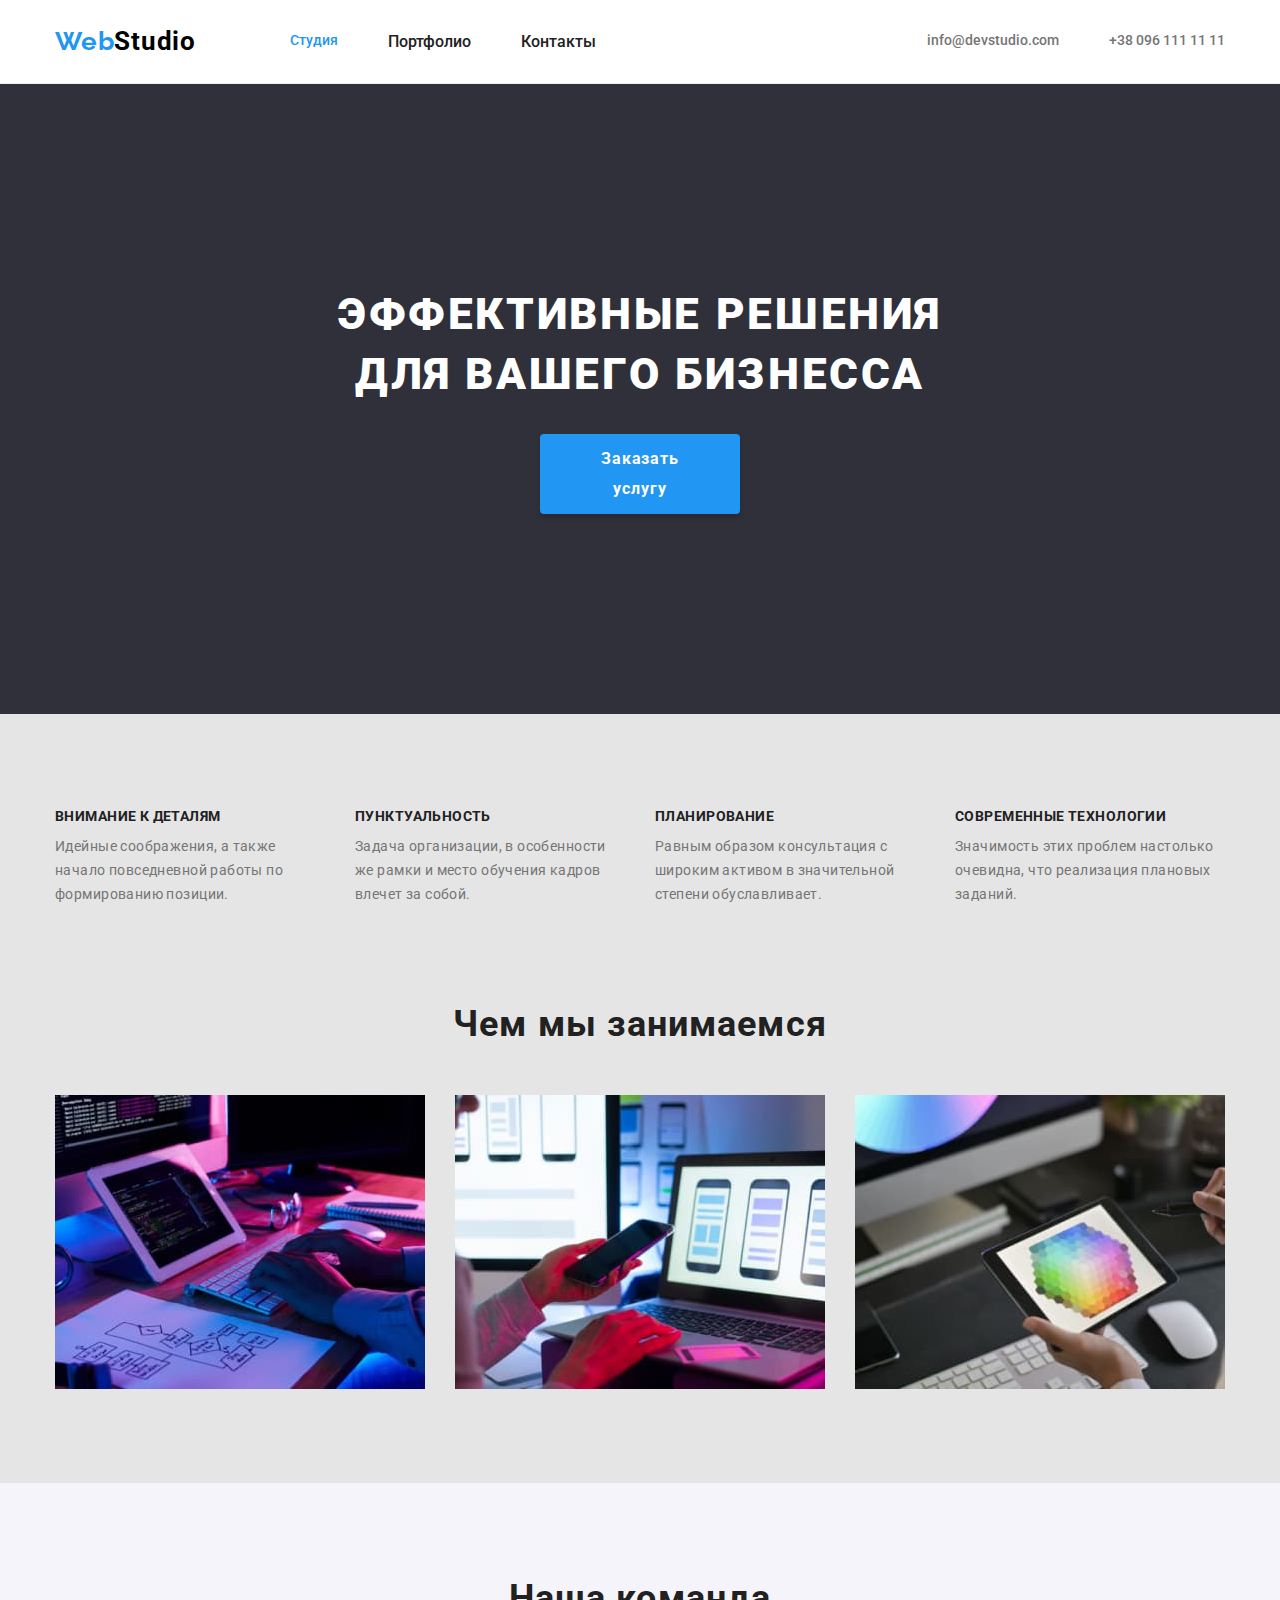
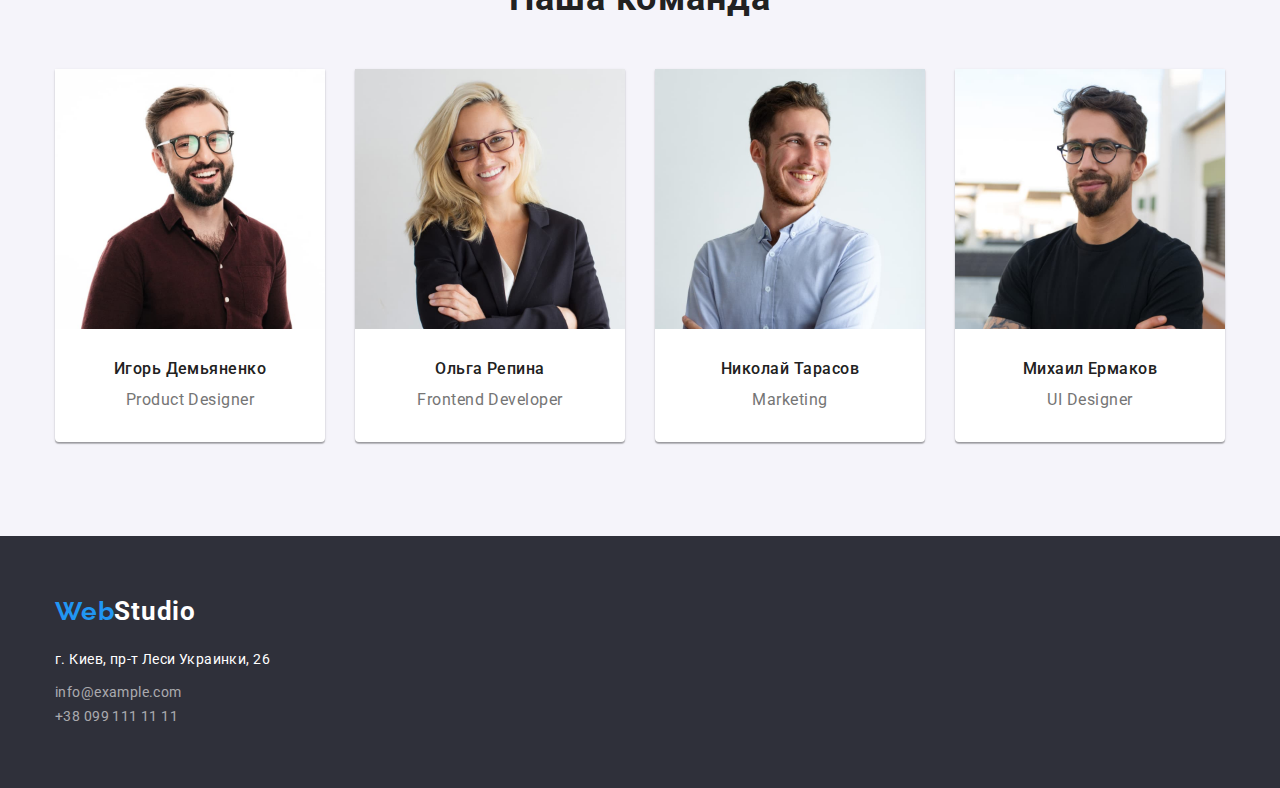
==== index.html @ 7469974f "added files" ====
<!DOCTYPE html>
<html lang="ru">

<head>
    <meta charset="UTF-8">
    <meta name="viewport" content="width=device-width, initial-scale=1.0">
    <link rel="preconnect" href="https://fonts.gstatic.com">
    <link href="https://fonts.googleapis.com/css2?family=Roboto&display=swap" rel="stylesheet">
    <link rel="preconnect" href="https://fonts.gstatic.com">
    <link href="https://fonts.googleapis.com/css2?family=Oleo+Script&family=Raleway:wght@700&display=swap" rel="stylesheet">
    <link rel="stylesheet" href="https://cdnjs.cloudflare.com/ajax/libs/modern-normalize/1.0.0/modern-normalize.min.css" integrity="sha512-ISS7cAi1PEhQ8jnbJpJZMd29NlhNj4AWYyLOSp2CE/CsHxTCu+r+t0D2yoJudVrd0/8fTVPUVDzY5Tvli75u/g==" crossorigin="anonymous" />
    <link rel="stylesheet" href="./css/styles.css">
    <title>WebStudio</title>
</head>

<body>


    <!-- HEADER-->
    
    <header>
        <div class="container header-conteiner">
            
            <nav class="head-navigation">
                <a href="./index.html" class="logotype">Web<span>Studio</span></a>
                <ul class="main-navigation">

                    <li>
                        <a href="./index.html" id="webstudio" class="current" >Студия</a>
                    </li>

                    <li>
                        <a href="./portfolio.html" id="portfolio"   target="_blank">Портфолио</a>
                    </li>

                    <li>
                        <a href="#">Контакты</a>
                    </li>

                </ul>

            </nav>

            <ul class="main-contacts">
                <li>
                    <a href="mailto:info@devstudio.com">info@devstudio.com</a>
                </li>

                <li>
                    <a href="tel:+380961111111">+38 096 111 11 11</a>
                </li>

            </ul>

        </div>
    </header>

    <!-- MAIN PART-->
    
    <main>

        <section class="head">
            <div class="container">
                <h1 class="title-head">Эффективные решения для вашего бизнесса</h1>
                <a href="#" class="link-head">Заказать услугу</a>
            </div>
        </section>

        <section class="main-information">
            <div class="container">
            <h2 class="visually-hidden">Наши преимущества</h2>
                <ul class="information">
                    <li>
                        <h3>Внимание к деталям</h3>
                        <p>Идейные соображения, а также начало повседневной работы по   формированию позиции.</p>
                    </li>
                    <li>
                        <h3>Пунктуальность</h3>
                        <p>Задача организации, в особенности же рамки и место обучения  кадров влечет за собой.</p>
                    </li>
                    <li>
                        <h3>Планирование</h3>
                        <p>Равным образом консультация с широким активом в значительной     степени обуславливает.</p>
                    </li>
                    <li>
                        <h3>Современные технологии</h3>
                        <p>Значимость этих проблем настолько очевидна, что реализация   плановых заданий.</p>
                    </li>
                </ul>
            </div>
        </section>

        <section class="activity">
            <div class="container">

                <h2 class="title-container">Чем мы занимаемся</h2>

                <ul >
                    <li>
                        <img src="./images/web-developing.jpg" alt="Веб-разработка"     width="370" height="294">
                    </li>
                    <li>
                        <img src="./images/app.jpg" alt="Использование приложений"  width="370" height="294">
                    </li>
                    <li>
                        <img src="./images/design.jpg" alt="Создание привлекательного   дизайна" width="370" height="294">
                    </li>
                </ul>

            </div>
        </section>

        <section class="team">
            <div class="container">
                <h2 class="title-team">Наша команда</h2>
                <ul class="our-team">
                    <li class="team-photos">
                        <img src="./images/designer.jpg" alt="Дизайнер" width="270"     height="260">
                        <h3 class="name">Игорь Демьяненко</h3>
                        <p>Product Designer</p>
                    </li>
                    <li class="team-photos">
                        <img src="./images/developer.jpg" alt="Веб-разработчик"     width="270" height="260">
                        <h3 class="name">Ольга Репина</h3>
                        <p>Frontend Developer</p>
                    </li>
                    <li class="team-photos">
                       <img src="./images/marketing.jpg" alt="Маркетолог" width="270"   height="260">
                       <h3 class="name">Николай Тарасов</h3>
                       <p>Marketing</p>
                    </li>
                    <li class="team-photos">
                       <img src="./images/ui-designer.jpg" alt="Веб-дизайнер" width="270"   height="260">
                       <h3 class="name">Михаил Ермаков</h3>
                       <p>UI Designer</p>
                    </li>
                </ul>
                </div>
        </section>
    </main>


    <!-- FOOTER-->

    <footer>
        <div class="container">
            <a href="./index.html" class="logo">Web<span>Studio</span></a>
            <address>
                <p>г. Киев, пр-т Леси Украинки, 26</p>
            <ul class="footer-links">
                <li>
                    <a href="mailto:info@example.com">info@example.com</a>
                </li>
                <li>
                    <a href="tel:+380991111111">+38 099 111 11 11</a>
                </li>
            </ul>
            </address>
        </div>
    </footer>
</body>

</html>
---- css/styles.css ----
:after, :before, * {
  margin: 0;
  padding: 0;
  font-family: "Roboto", sans-serif;
  box-sizing: border-box;
}

:root {
  --common-width: 100%;
  --section-padding: 94px;
  --inner-section-margin: 50px;
  --card-margin: 30px;
  
  --body-background: #e5e5e5;
  --header-background: #ffffff;
  --header-border: #ECECEC;
  --footer-background: #2f303a;
  --p-color: #757575;
  --h-color: #212121;
  --hover-color: #2196f3;
  --common-color: #ffffff;
  --footer-link-color: rgba(255, 255, 255, 0.6);
}

body {
  background: var(--body-background);
}

img {
  display: block;
  max-width: 100%;
}

h1, h2, h3, h4, p {
  margin: 0;
  padding: 0;
}

a {text-decoration: none;}

ul > li {
  list-style: none;
  margin: 0;
  padding: 0;
}

.container{
  width: 1200px;
  padding: 0 15px;
  margin: 0 auto;
}

.visually-hidden {
  position: absolute;
  width: 1px;
  height: 1px;
  margin: -1px;
  border: 0;
  padding: 0;
  white-space: nowrap;
  clip-path: inset(100%);
  clip: rect(0 0 0 0);
  overflow: hidden;
}

header {
  width: var(--common-width);

  background: var(--header-background);
  border-bottom: 1px solid var(--header-border);
}

.header-conteiner{
  display: flex;
}

.head-navigation {
  width: auto;
  display: flex;
  align-items: center;
}

.logotype {
  display: block;

  font-family: 'Raleway', sans-serif;
  font-style: normal;
  font-weight: 700;
  font-size: 26px;
  line-height: 31px;
  letter-spacing: 0.03em;
  color: #2196f3;
}

.logotype span {
  color: black;
  font-style: normal;
  font-weight: bold;
  font-size: 26px;
  line-height: 31px;
  letter-spacing: 0.03em;
}

.main-navigation {
  display: flex;
  margin-left: var(--section-padding);
}

.main-navigation li:not(:last-child) {
  margin-right: var(--inner-section-margin);
}

.main-navigation .current {
  color: var(--hover-color);

  font-size: 14px;
  line-height: 16,41px;
  font-weight: 500;
}

.main-navigation a {
  display: block;
  padding: 32px 0;
  color: var(--h-color);
  font-weight: 500;
}

.main-contacts {
  display: flex;
  margin-left: auto;
}

.main-contacts a {
  display: block;
  padding: 32px 0;
  color: var(--p-color);

  font-size: 14px;
  line-height: 16,41px;
  font-weight: 500;
}

.main-contacts li:not(:last-child) {
  margin-right: var(--inner-section-margin);
}

ul a:hover, ul a:focus, ul a:active {
  color: var(--hover-color);
}

/*MAIN*/
/*Section 1*/

.head {
  width: var(--common-width);
  background: #2f303a;
  padding: 200px 0;
}

.title-head {
  display: block;
  width: 696px;
  margin-left: auto;
  margin-right: auto;

  color: var(--common-color);
  font-style: normal;
  font-weight: 900;
  font-size: 44px;
  line-height: 60px;
  text-align: center;
  letter-spacing: 0.06em;
  
  text-transform: uppercase;
}

.link-head {
  display: block;
  margin-top: 30px;
  max-width: 200px;
  margin-left: auto;
  margin-right: auto;
  padding: 10px 33px;

  background: #2196f3;
  box-shadow: 0px 4px 4px rgba(0, 0, 0, 0.15);
  border-radius: 4px;

  color: var(--common-color);
  text-align: center;
  font-weight: bold;
  font-size: 16px;
  line-height: 30px;
  letter-spacing: 0.06em;
}

/*Section 2*/

.main-information {
  width: var(--common-width);
  padding-top: var(--section-padding);
  padding-bottom: var(--section-padding);
}

.information {
  display: flex;
}

.information li {
  width: 270px;
  height: 101px;
}

.information li:not(:last-child){
  margin-right: var(--card-margin);}

.information h3 {
  margin-bottom: 10px;

  color: var(--h-color);
  font-style: normal;
  font-weight: bold;
  font-size: 14px;
  line-height: 16px;
  letter-spacing: 0.03em;

  text-transform: uppercase;
}

.information p {
  color: var(--p-color);
  font-style: normal;
  font-weight: normal;
  font-size: 14px;
  line-height: 24px;
  letter-spacing: 0.03em;
}

/*Section 3*/

.activity{
  padding-bottom: var(--section-padding);
}

.title-container {
  margin-right: auto;
  margin-left: auto;
  margin-bottom: var(--inner-section-margin);

  color: var(--h-color);
  font-style: normal;
  font-weight: bold;
  font-size: 36px;
  line-height: 42px;
  text-align: center;
  letter-spacing: 0.03em;
}

.activity ul {
  display: flex;
  margin-right: - var(--card-margin);
}

.activity li {
  width: calc((100% - 60px) / 3);
}

.activity li:not(:last-child){
  margin-right: var(--card-margin);
}

/*Section 4*/

.team {
  width: var(--common-width);
  background: #f5f4fa;
  padding-top: var(--section-padding);
  padding-bottom: var(--section-padding);
}

.title-team {
  margin-bottom: var(--inner-section-margin);

  color: var(--h-color);
  font-style: normal;
  font-weight: bold;
  font-size: 36px;
  line-height: 42px;
  text-align: center;
  letter-spacing: 0.03em;
}

.our-team {
  display: flex;
}

.team-photos {
  width: calc((100% - 90px) / 4);
  background: var(--common-color);
  box-shadow: 0px 1px 3px rgba(0, 0, 0, 0.12), 0px 1px 1px rgba(0, 0, 0, 0.14),
0px 2px 1px rgba(0, 0, 0, 0.2);
  border-radius: 0px 0px 4px 4px;
}

.team-photos:not(:last-child){
  margin-right: var(--card-margin);
}

.team-photos img {
  margin-bottom: var(--card-margin);
}

.team-photos p {padding-bottom: 30px;

  color: var(--p-color);
  font-style: normal;
  font-weight: normal;
  font-size: 16px;
  line-height: 24px;
  letter-spacing: 0.03em;
  text-align: center;
}

.name {
  margin-bottom: 10px;

  color: var(--h-color);
  font-style: normal;
  font-weight: 500;
  font-size: 16px;
  line-height: 19px;
  text-align: center;
  letter-spacing: 0.03em;
}

footer {
  width: var(--common-width);
  background: var(--footer-background);
}

.logo {
  display: inline-block;
  padding-top: 60px;
  margin-bottom: 20px;

  color: #2196f3;
  font-family: 'Raleway', sans-serif;
  font-style: normal;
  font-weight: bold;
  font-size: 26px;
  line-height: 31px;
  letter-spacing: 0.03em;
}

.logo span {
  color: var(--common-color);
  font-style: normal;
  font-weight: bold;
  font-size: 26px;
  line-height: 31px;
  letter-spacing: 0.03em;
}

address p {
  margin-bottom: 9px;

  color: var(--common-color);
  font-style: normal;
  font-weight: normal;
  font-size: 14px;
  line-height: 24px;
  letter-spacing: 0.03em;
}

.footer-links {
  padding-bottom: 60px;
}

.footer-links a {
  font-style: normal;
  font-weight: normal;
  font-size: 14px;
  line-height: 24px;
  letter-spacing: 0.03em;
  color: var(--footer-link-color);
}

/*Portfolio*/

.wallpaper {
  background-color: var(--common-color);
  width: var(--common-width);
}

/*buttons*/

.services {
  width: var(--common-width);
  margin: 0px auto;
  padding-top: var(--section-margin);
  padding-bottom: var(--section-padding);
}

.services-btn {
  display: flex;
  justify-content: center;
  margin-bottom: var(--inner-section-margin);
}

.services-btn li {
  background: #F5F4FA;
  border-radius: 4px;
}

.services-btn li:not(:last-child){
  margin-right: 8px;
}

.services-btn button {
  display: inline-block;
  padding: 6px 22px;

  color: var(--h-color);
  border: 1px solid #EEEEEE;

  font-style: normal;
  font-weight: 500;
  font-size: 16px;
  line-height: 26px;
  text-align: center;
  letter-spacing: 0.03em;
}

.services-btn button:hover, .services-btn button:focus, .services-btn button:active{
  color: var(--common-color);
  background-color: var(--hover-color);
  cursor: pointer;
}

/*Cards*/

.examples {
  display: flex;
  flex-wrap: wrap;
}

.work-examples {
  width: calc((100% - 60px) / 3);
  margin-right: var(--card-margin);

  background-color: var(--common-color);
  border: 1px solid #EEEEEE;
}

.work-examples:nth-child(3n){
  margin-right: 0;
}

.work-examples:not(:nth-child(n+7)){
  margin-bottom: var(--card-margin);
}

.work-examples h2 {
  color: var(--h-color);
  font-style: normal;
  font-weight: bold;
  font-size: 18px;
  line-height: 36px;
  letter-spacing: 0.06em;
  text-align: left;
}  

.work-examples p {
  color: var(--p-color);
  font-style: normal;
  font-weight: normal;
  font-size: 16px;
  line-height: 30px;
  text-align: left;
  letter-spacing: 0.03em;
}

.content-examples{
  margin: 20px 24px;
}
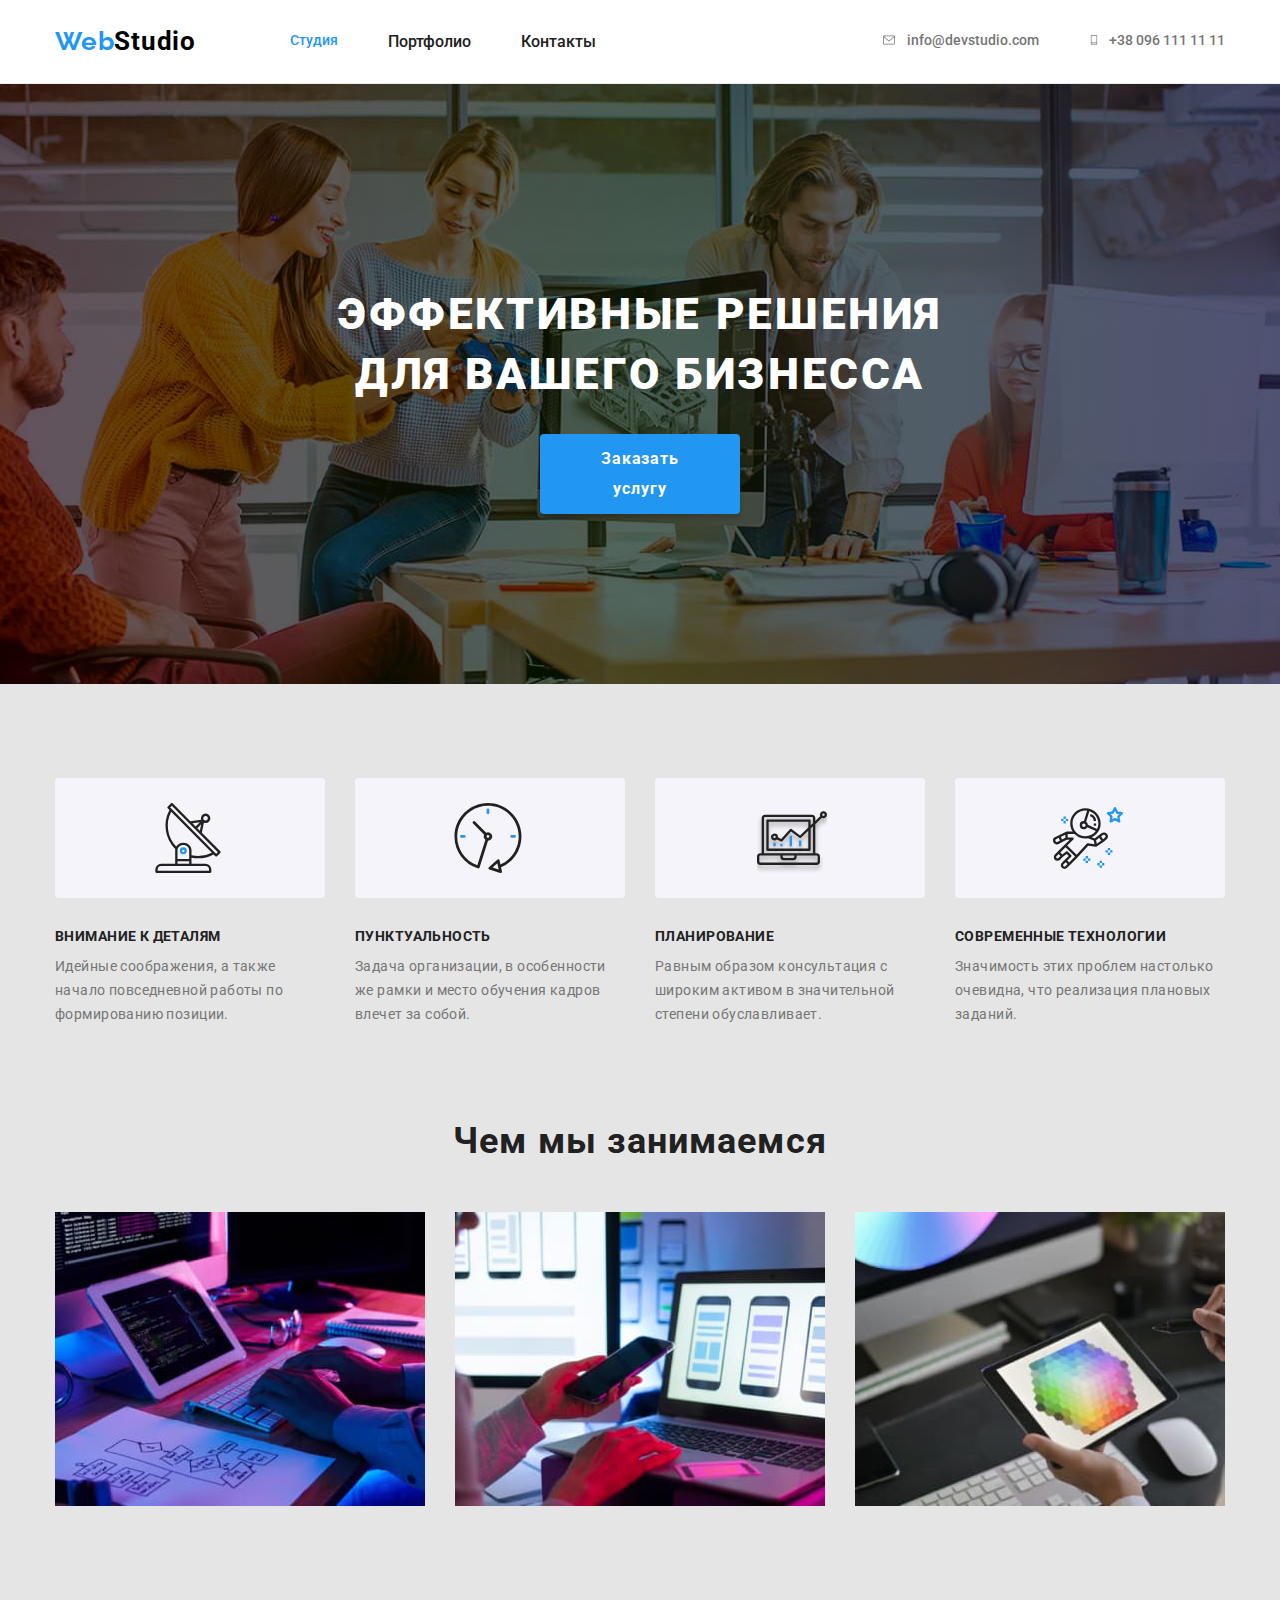
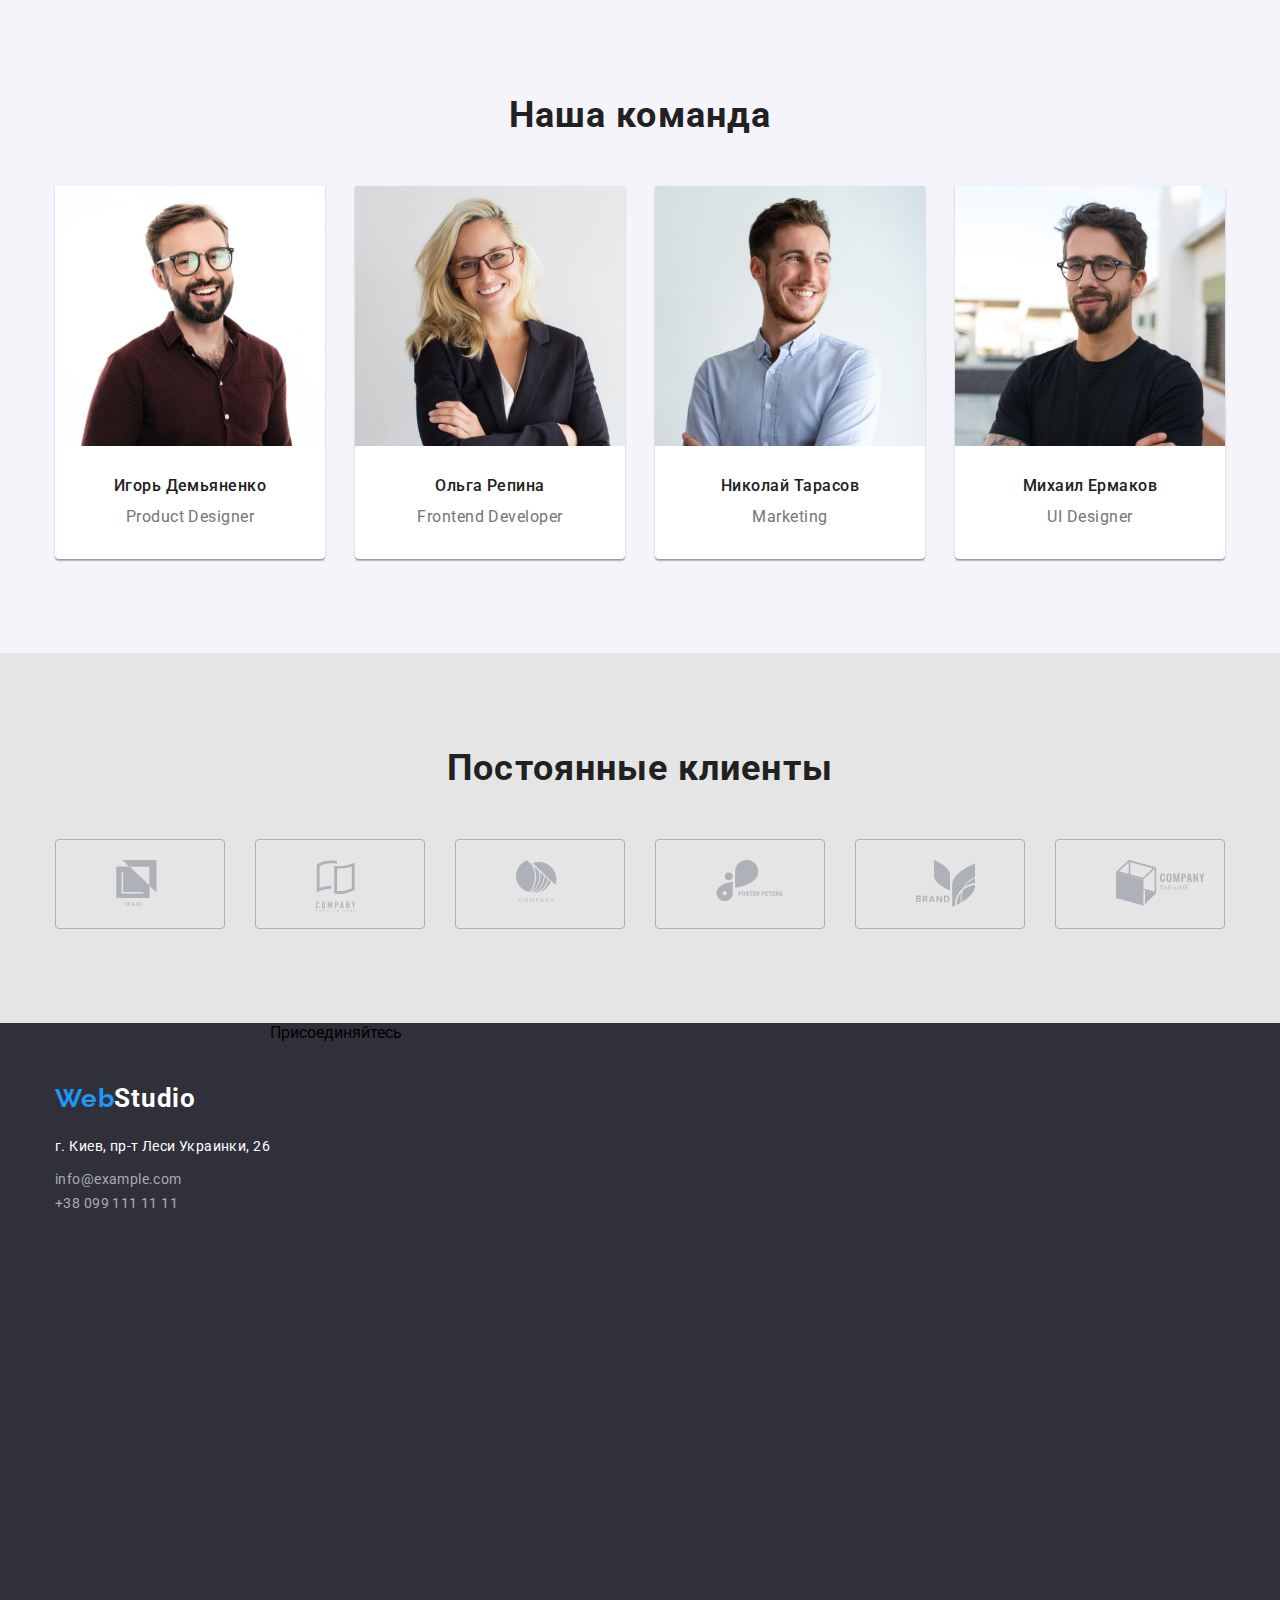
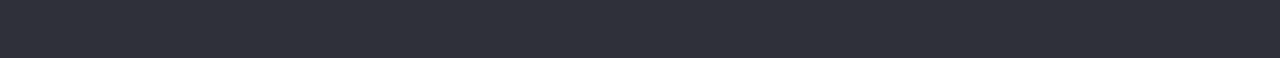
==== commit 9ec9bd95: "Homework 4" ====
--- a/index.html
+++ b/index.html
@@ -43,11 +43,15 @@
 
             <ul class="main-contacts">
                 <li>
-                    <a href="mailto:info@devstudio.com">info@devstudio.com</a>
-                </li>
-
-                <li>
-                    <a href="tel:+380961111111">+38 096 111 11 11</a>
+                    <a href="mailto:info@devstudio.com"><svg class="envelope">
+                        <use href="./images/symbol-social.svg#icon-envelope"></use>
+                    </svg>info@devstudio.com</a>
+                </li>
+
+                <li>
+                    <a href="tel:+380961111111"><svg class="phone">
+                        <use class="phone" href="./images/symbol-social.svg#icon-smartphone"></use>
+                    </svg>+38 096 111 11 11</a>
                 </li>
 
             </ul>
@@ -70,19 +74,19 @@
             <div class="container">
             <h2 class="visually-hidden">Наши преимущества</h2>
                 <ul class="information">
-                    <li>
+                    <li class="information-list antenna">
                         <h3>Внимание к деталям</h3>
                         <p>Идейные соображения, а также начало повседневной работы по   формированию позиции.</p>
                     </li>
-                    <li>
+                    <li class="information-list clock">
                         <h3>Пунктуальность</h3>
                         <p>Задача организации, в особенности же рамки и место обучения  кадров влечет за собой.</p>
                     </li>
-                    <li>
+                    <li class="information-list diagram">
                         <h3>Планирование</h3>
                         <p>Равным образом консультация с широким активом в значительной     степени обуславливает.</p>
                     </li>
-                    <li>
+                    <li class="information-list astronaut">
                         <h3>Современные технологии</h3>
                         <p>Значимость этих проблем настолько очевидна, что реализация   плановых заданий.</p>
                     </li>
@@ -137,13 +141,31 @@
                 </ul>
                 </div>
         </section>
+
+        <section class="support">
+            <div class="container">
+                <h2 class="title-support">Постоянные клиенты</h2>
+                <nav>
+                <ul class="partners">
+                <li class="list-partners"><a href="#"><svg class="icon first-company"><use class="icon first-company" href="./images/symbol-partners.svg#icon-co"></use></svg></a></li>
+                <li class="list-partners"><a href="#"><svg class="icon second-company"><use class="icon second-company" href="./images/symbol-partners.svg#icon-company-second"></use></svg></a></li>
+                <li class="list-partners"><a href="#"><svg class="icon third-company"><use class="icon third-company" href="./images/symbol-partners.svg#icon-company-third"></use></svg></a></li>
+                <li class="list-partners"><a href="#"><svg class="icon fourth-company"><use class="icon fourth-company" href="./images/symbol-partners.svg#icon-foster"></use></svg></a></li>
+                <li class="list-partners"><a href="#"><svg class="icon fiveth-company"><use class="icon fiveth-company" href="./images/symbol-partners.svg#icon-brand"></use></svg></a></li>
+                <li class="list-partners"><a href="#"><svg class="icon sixth-company"><use class="icon sixth-company" href="./images/symbol-partners.svg#icon-company-sixth"></use></svg></a></li>
+                </ul>
+                </nav>
+            </div>
+        </section>
     </main>
 
 
     <!-- FOOTER-->
 
     <footer>
-        <div class="container">
+        <div class="container footer-conteiner">
+            <ul>
+                <li>
             <a href="./index.html" class="logo">Web<span>Studio</span></a>
             <address>
                 <p>г. Киев, пр-т Леси Украинки, 26</p>
@@ -156,6 +178,35 @@
                 </li>
             </ul>
             </address>
+            </li>
+            <li>
+                <p>Присоединяйтесь</p>
+                <nav>
+                <ul>
+                    <li>
+                        <svg>
+                            <use></use>
+                        </svg>
+                    </li>
+                    <li>
+                        <svg>
+                            <use></use>
+                        </svg>
+                    </li>
+                    <li>
+                        <svg>
+                            <use></use>
+                        </svg>
+                    </li>
+                    <li>
+                        <svg>
+                            <use></use>
+                        </svg>
+                    </li>
+                </ul>
+                </nav>
+            </li>
+            </ul>
         </div>
     </footer>
 </body>
--- a/css/styles.css
+++ b/css/styles.css
@@ -1,4 +1,4 @@
-:after, :before, * {
+  :after, :before, * {
   margin: 0;
   padding: 0;
   font-family: "Roboto", sans-serif;
@@ -131,7 +131,8 @@
 }
 
 .main-contacts a {
-  display: block;
+  display: flex;
+  align-items: center;
   padding: 32px 0;
   color: var(--p-color);
 
@@ -148,12 +149,39 @@
   color: var(--hover-color);
 }
 
+.envelope {
+  width: 16px;
+  height: 12px;
+  margin-right: 10px;
+  fill: #757575;
+}
+
+.phone {
+  width: 10px;
+  height: 16px;
+  margin-right: 10px;
+  fill: #757575;
+}
+
+.envelope:hover, .envelope:focus, .phone:hover, .phone:focus {
+  fill: var(--hover-color);
+}
+
 /*MAIN*/
 /*Section 1*/
 
 .head {
-  width: var(--common-width);
-  background: #2f303a;
+  max-width: 1600px;
+  height: 600px;
+  background-image: linear-gradient(to right,
+  rgba(47, 0, 0, 0.4),
+  rgba(0, 48, 0, 0.4),
+  rgba(0, 0, 58, 0.4)
+  ), url("../images/hero-squoosh.jpg");
+  background-color: rgba(196, 196, 196, 1);
+  background-repeat: no-repeat;
+  background-size: cover;
+  background-position: center;
   padding: 200px 0;
 }
 
@@ -206,12 +234,43 @@
   display: flex;
 }
 
-.information li {
+.information-list {
   width: 270px;
-  height: 101px;
-}
-
-.information li:not(:last-child){
+}
+
+.information-list::before{
+  content: "";
+  display: block;
+  height: 120px;
+  margin-bottom: 30px;
+  background-color: #F5F4FA;
+  border-radius: 4px;
+  background-position: center;
+  background-size: 74px 70px;
+  background-repeat: no-repeat;
+}
+
+.antenna::before {
+  background-image: url(../images/antenna.svg);
+}
+
+.clock::before {
+  background-image: url(../images/clock.svg);
+}
+
+.diagram::before {
+  background-image: url(../images/diagram.svg);
+}
+
+.astronaut::before {
+  background-image: url(../images/astronaut.svg);
+}
+
+.information-list::before:not(:last-child){
+  margin-right: 30px;
+}
+
+.information-list:not(:last-child){
   margin-right: var(--card-margin);}
 
 .information h3 {
@@ -333,9 +392,98 @@
   letter-spacing: 0.03em;
 }
 
+/*Section 5*/
+
+.support {
+  padding: var(--section-padding) 0;
+}
+
+.support h2 {
+  margin-bottom: 50px;
+
+  color: var(--h-color);
+  font-style: normal;
+  font-weight: bold;
+  font-size: 36px;
+  line-height: 42px;
+  text-align: center;
+  letter-spacing: 0.03em;
+}
+
+.partners {
+  display: flex;
+}
+
+.list-partners {
+  width: 170px;
+  height: 90px;
+  border: 1px solid #AFB1B8;
+  border-radius: 4px;
+}
+
+.list-partners:not(:last-child){
+  margin-right: var(--card-margin);
+}
+
+.list-partners a{
+  display: block;
+  height: 100%;
+  padding: 20px 60px;
+}
+
+.first-company {
+  width: 45px;
+  height: 49px; 
+}
+
+.second-company {
+  width: 40px;
+  height: 52px; 
+}
+
+.third-company {
+  width: 41px;
+  height: 43px;
+}
+
+.fourth-company {
+  width: 80px;
+  height: 42px;
+}
+
+.fiveth-company {
+  width: 59px;
+  height: 47px;
+}
+
+.sixth-company {
+  width: 89px;
+  height: 46px;
+}
+
+.list-partners svg {
+  fill: #AFB1B8;
+}
+
+.list-partners:hover, .list-partners:focus, .list-partners:active {
+  border: 1px solid var(--hover-color);
+}
+
+.list-partners:hover .icon {
+  fill: var(--hover-color);
+}
+
+.list-partners:focus .icon {
+  fill: var(--hover-color);
+}
+
 footer {
   width: var(--common-width);
   background: var(--footer-background);
+}
+
+.footer-conteiner>ul {
+  display: flex;
 }
 
 .logo {
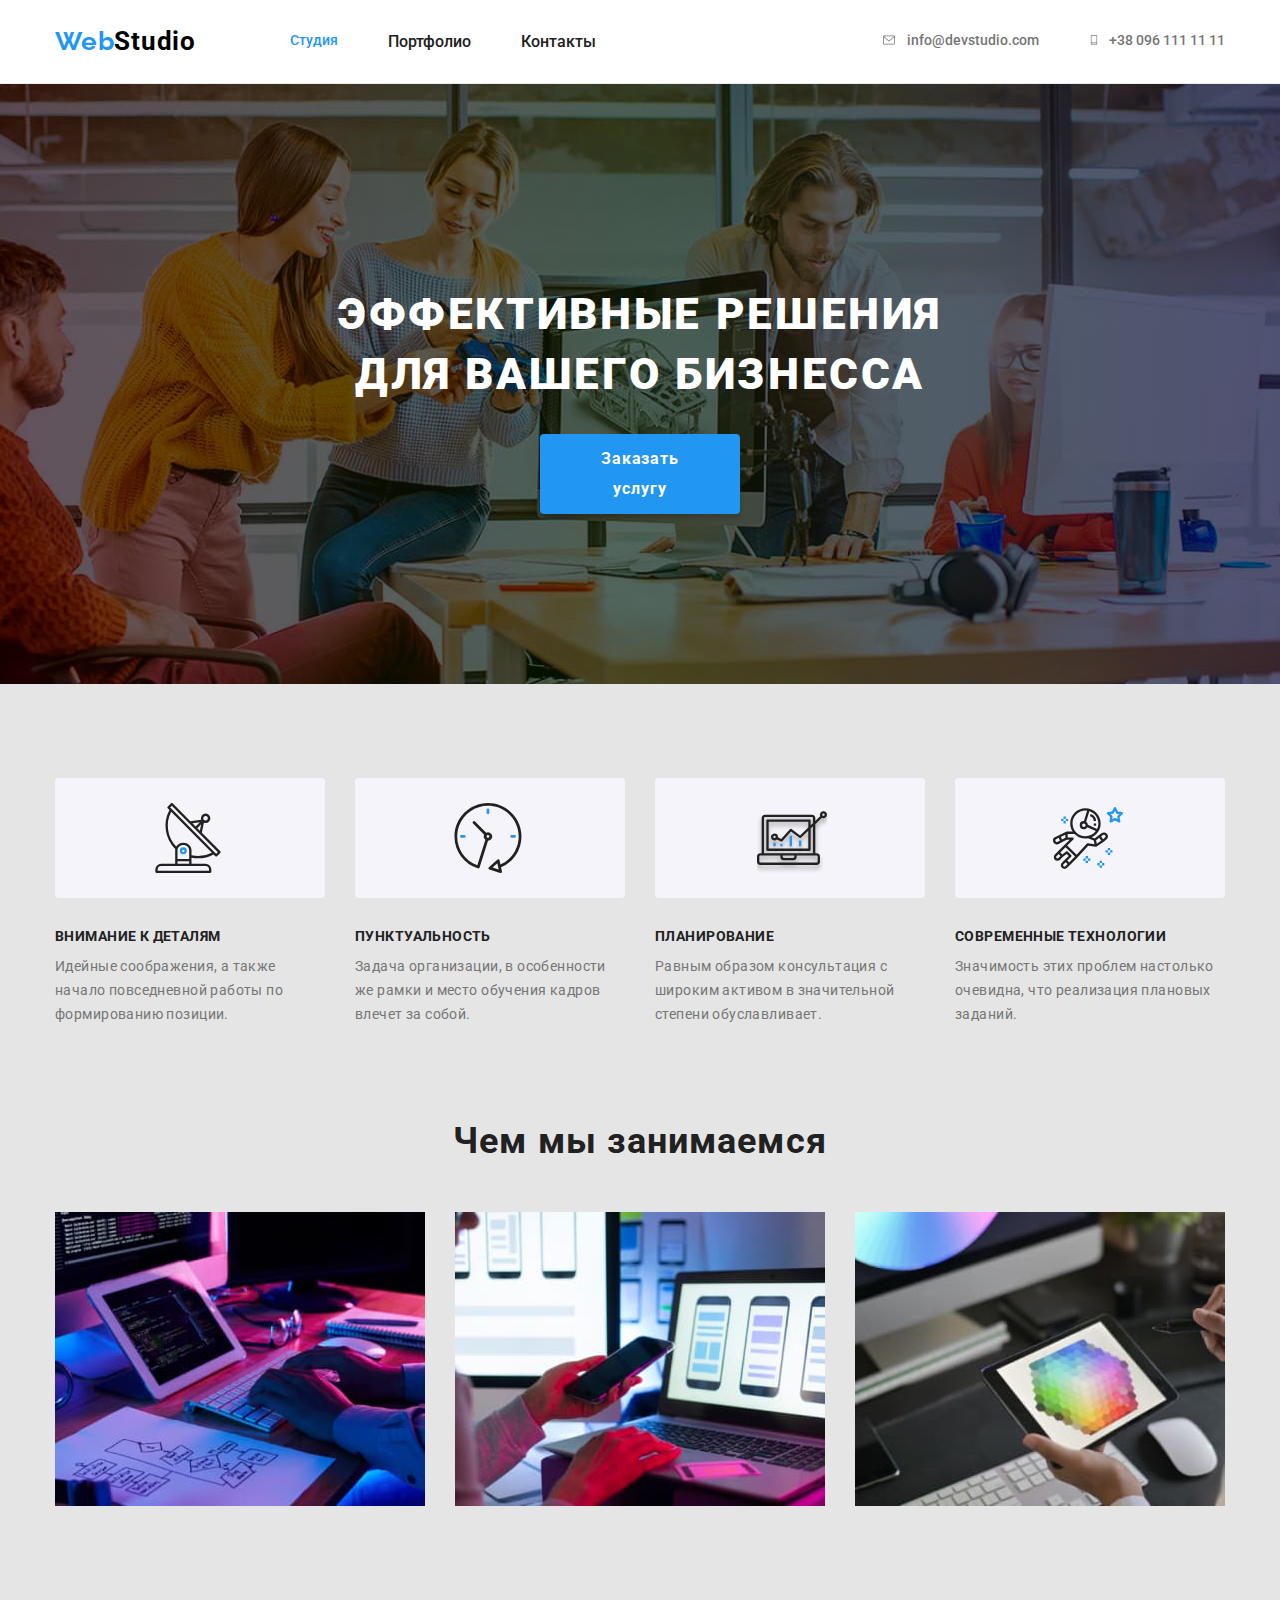
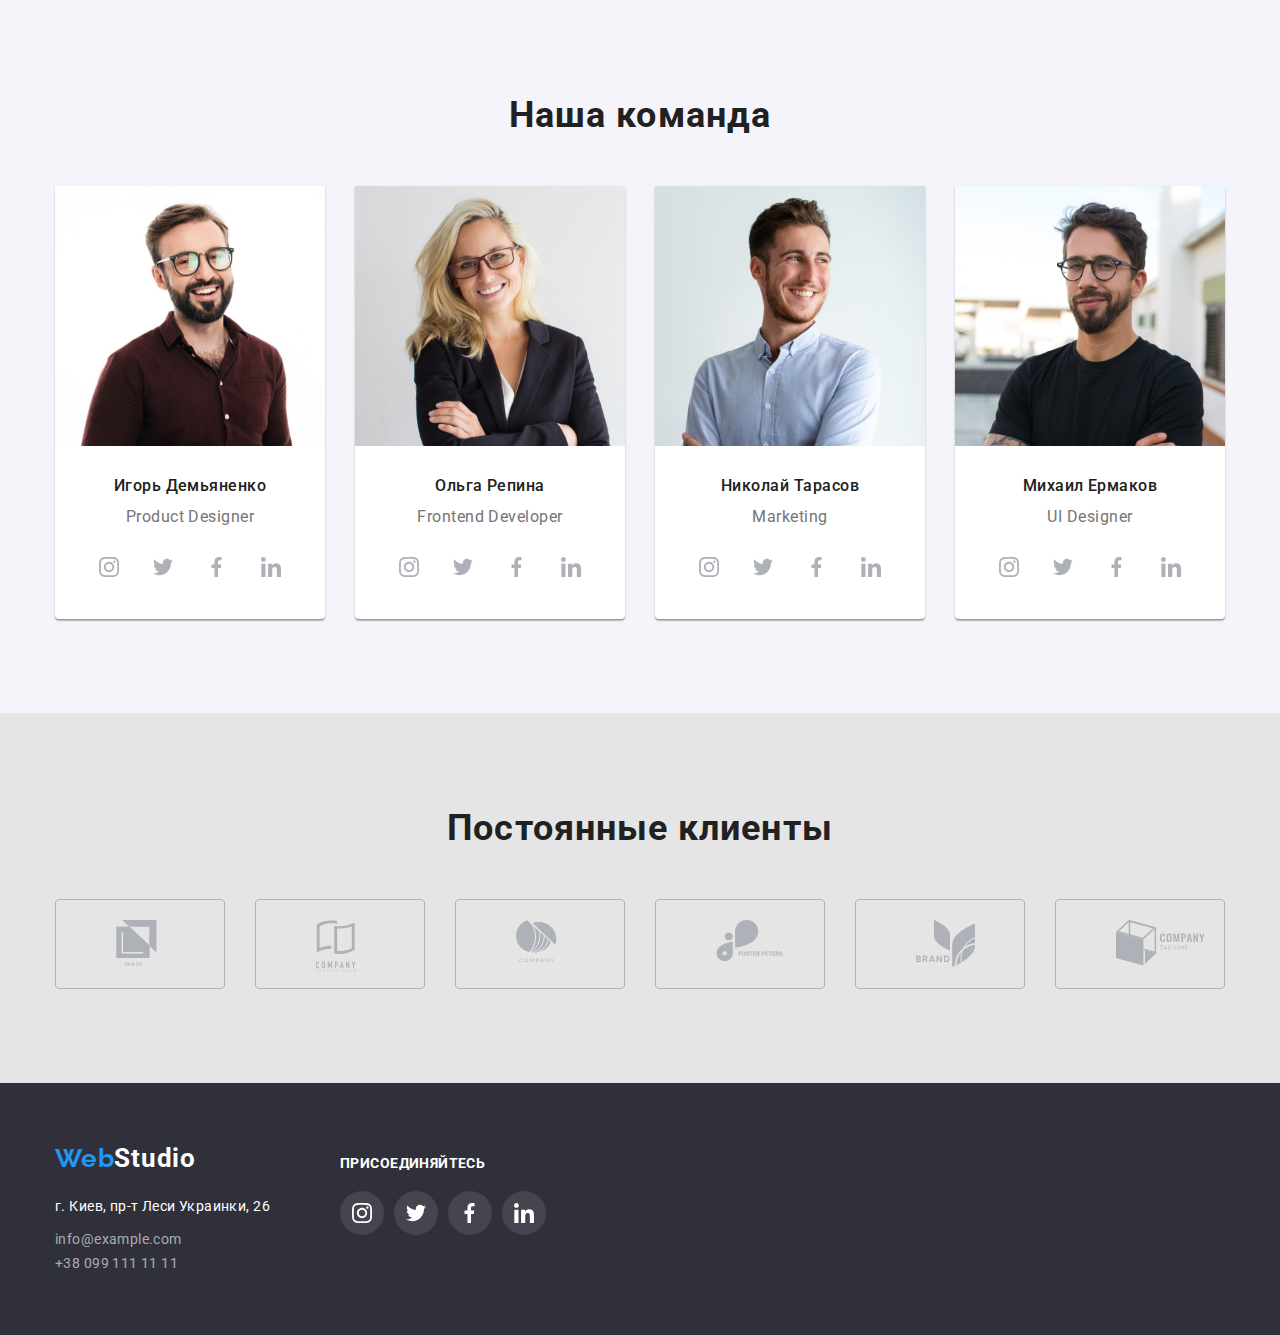
==== commit f0061287: "Футер" ====
--- a/index.html
+++ b/index.html
@@ -122,21 +122,145 @@
                         <img src="./images/designer.jpg" alt="Дизайнер" width="270"     height="260">
                         <h3 class="name">Игорь Демьяненко</h3>
                         <p>Product Designer</p>
+                        <nav>
+                            <ul class="connect-list">
+                                <li class=" team-link">
+                                    <a href="#"><svg class="social-icon">
+                                            <use href="./images/symbol-social.svg#icon-instagram"></use>
+                                        </svg>
+                                    </a>
+                                </li>
+                                <li class=" team-link">
+                                    <a href="#">
+                                        <svg class="social-icon">
+                                            <use href="./images/symbol-social.svg#icon-twitter"></use>
+                                        </svg>
+                                    </a>
+                                </li>
+                                <li class=" team-link">
+                                    <a href="#">
+                                        <svg class="social-icon">
+                                            <use href="./images/symbol-social.svg#icon-fb"></use>
+                                        </svg>
+                                    </a>
+                                </li>
+                                <li class=" team-link">
+                                    <a href="#">
+                                        <svg class="social-icon">
+                                            <use href="./images/symbol-social.svg#icon-linkedin"></use>
+                                        </svg>
+                                    </a>
+                                </li>
+                            </ul>
+                        </nav>
                     </li>
                     <li class="team-photos">
                         <img src="./images/developer.jpg" alt="Веб-разработчик"     width="270" height="260">
                         <h3 class="name">Ольга Репина</h3>
                         <p>Frontend Developer</p>
+                        <nav>
+                            <ul class="connect-list">
+                                <li class="team-link">
+                                    <a href="#"><svg class="social-icon">
+                                            <use href="./images/symbol-social.svg#icon-instagram"></use>
+                                        </svg>
+                                    </a>
+                                </li>
+                                <li class="team-link">
+                                    <a href="#">
+                                        <svg class="social-icon">
+                                            <use href="./images/symbol-social.svg#icon-twitter"></use>
+                                        </svg>
+                                    </a>
+                                </li>
+                                <li class="team-link">
+                                    <a href="#">
+                                        <svg class="social-icon">
+                                            <use href="./images/symbol-social.svg#icon-fb"></use>
+                                        </svg>
+                                    </a>
+                                </li>
+                                <li class="team-link">
+                                    <a href="#">
+                                        <svg class="social-icon">
+                                            <use href="./images/symbol-social.svg#icon-linkedin"></use>
+                                        </svg>
+                                    </a>
+                                </li>
+                            </ul>
+                        </nav>
                     </li>
                     <li class="team-photos">
                        <img src="./images/marketing.jpg" alt="Маркетолог" width="270"   height="260">
                        <h3 class="name">Николай Тарасов</h3>
                        <p>Marketing</p>
+                    <nav>
+                        <ul class="connect-list">
+                            <li class="team-link">
+                                <a href="#"><svg class="social-icon">
+                                        <use href="./images/symbol-social.svg#icon-instagram"></use>
+                                    </svg>
+                                </a>
+                            </li>
+                            <li class="team-link">
+                                <a href="#">
+                                    <svg class="social-icon">
+                                        <use href="./images/symbol-social.svg#icon-twitter"></use>
+                                    </svg>
+                                </a>
+                            </li>
+                            <li class="team-link">
+                                <a href="#">
+                                    <svg class="social-icon">
+                                        <use href="./images/symbol-social.svg#icon-fb"></use>
+                                    </svg>
+                                </a>
+                            </li>
+                            <li class="team-link">
+                                <a href="#">
+                                    <svg class="social-icon">
+                                        <use href="./images/symbol-social.svg#icon-linkedin"></use>
+                                    </svg>
+                                </a>
+                            </li>
+                        </ul>
+                    </nav>
                     </li>
                     <li class="team-photos">
                        <img src="./images/ui-designer.jpg" alt="Веб-дизайнер" width="270"   height="260">
                        <h3 class="name">Михаил Ермаков</h3>
                        <p>UI Designer</p>
+                    <nav>
+                        <ul class="connect-list">
+                            <li class="team-link">
+                                <a href="#"><svg class="social-icon">
+                                        <use href="./images/symbol-social.svg#icon-instagram"></use>
+                                    </svg>
+                                </a>
+                            </li>
+                            <li class="team-link">
+                                <a href="#">
+                                    <svg class="social-icon">
+                                        <use href="./images/symbol-social.svg#icon-twitter"></use>
+                                    </svg>
+                                </a>
+                            </li>
+                            <li class="team-link">
+                                <a href="#">
+                                    <svg class="social-icon">
+                                        <use href="./images/symbol-social.svg#icon-fb"></use>
+                                    </svg>
+                                </a>
+                            </li>
+                            <li class="team-link">
+                                <a href="#">
+                                    <svg class="social-icon">
+                                        <use href="./images/symbol-social.svg#icon-linkedin"></use>
+                                    </svg>
+                                </a>
+                            </li>
+                        </ul>
+                    </nav>
                     </li>
                 </ul>
                 </div>
@@ -164,8 +288,7 @@
 
     <footer>
         <div class="container footer-conteiner">
-            <ul>
-                <li>
+            <div class="adress">
             <a href="./index.html" class="logo">Web<span>Studio</span></a>
             <address>
                 <p>г. Киев, пр-т Леси Украинки, 26</p>
@@ -178,35 +301,42 @@
                 </li>
             </ul>
             </address>
-            </li>
-            <li>
-                <p>Присоединяйтесь</p>
+            </div>
+            
+            <div class="connect">
+                <h2>Присоединяйтесь</h2>
                 <nav>
-                <ul>
-                    <li>
+                <ul class="connect-list">
+                    <li class="connect-link">
+                        <a href="#"><svg>
+                            <use href="./images/symbol-social.svg#icon-instagram"></use>
+                        </svg>
+                        </a>
+                    </li>
+                    <li class="connect-link">
+                        <a href="#">
                         <svg>
-                            <use></use>
+                            <use href="./images/symbol-social.svg#icon-twitter"></use>
                         </svg>
-                    </li>
-                    <li>
+                        </a>
+                    </li>
+                    <li class="connect-link">
+                        <a href="#">
                         <svg>
-                            <use></use>
+                            <use href="./images/symbol-social.svg#icon-fb"></use>
                         </svg>
-                    </li>
-                    <li>
+                        </a>
+                    </li>
+                    <li class="connect-link">
+                        <a href="#">
                         <svg>
-                            <use></use>
+                            <use href="./images/symbol-social.svg#icon-linkedin"></use>
                         </svg>
-                    </li>
-                    <li>
-                        <svg>
-                            <use></use>
-                        </svg>
+                        </a>
                     </li>
                 </ul>
                 </nav>
-            </li>
-            </ul>
+            </div>
         </div>
     </footer>
 </body>
--- a/css/styles.css
+++ b/css/styles.css
@@ -355,6 +355,7 @@
 
 .team-photos {
   width: calc((100% - 90px) / 4);
+  padding-bottom: 30px;
   background: var(--common-color);
   box-shadow: 0px 1px 3px rgba(0, 0, 0, 0.12), 0px 1px 1px rgba(0, 0, 0, 0.14),
 0px 2px 1px rgba(0, 0, 0, 0.2);
@@ -369,8 +370,7 @@
   margin-bottom: var(--card-margin);
 }
 
-.team-photos p {padding-bottom: 30px;
-
+.team-photos p {
   color: var(--p-color);
   font-style: normal;
   font-weight: normal;
@@ -391,6 +391,44 @@
   text-align: center;
   letter-spacing: 0.03em;
 }
+
+.team-photos nav {
+  margin-top: 16px;
+  padding: 0 32px;
+}
+
+.team-link {
+  width: 44px;
+  height: 44px;
+  border-radius: 50%;
+  background: inherit;
+}
+
+.social-icon {
+  fill: #AFB1B8;
+  width: 20px;
+  height: 20px;
+}
+
+.team-link a {
+  display: block;
+  padding: 12px;
+  height: 100%;
+}
+
+.team-link:not(:last-child) {
+  margin-right: 10px;
+}
+
+.team-link:hover, .team-link:focus, .team-link:active {
+  border-radius: 50%;
+  background-color: var(--hover-color);
+}
+
+.team-link:hover .social-icon {
+  fill: #ffffff;
+}
+
 
 /*Section 5*/
 
@@ -482,13 +520,13 @@
   background: var(--footer-background);
 }
 
-.footer-conteiner>ul {
-  display: flex;
+.footer-conteiner {
+  display: flex;
+  padding-top: 60px;
 }
 
 .logo {
   display: inline-block;
-  padding-top: 60px;
   margin-bottom: 20px;
 
   color: #2196f3;
@@ -531,6 +569,54 @@
   line-height: 24px;
   letter-spacing: 0.03em;
   color: var(--footer-link-color);
+}
+
+.connect{
+  padding-top: 12px;
+  margin-left: 70px;
+}
+
+.connect h2 {
+  margin-bottom: 20px;
+
+  color: var(--common-color);
+  ont-style: normal;
+  font-weight: bold;
+  font-size: 14px;
+  line-height: 16px;
+  letter-spacing: 0.03em;
+  text-transform: uppercase;
+}
+
+.connect-link {
+  width: 44px;
+  height: 44px;
+  background: rgba(255, 255, 255, 0.1);
+  border-radius: 50%;
+}
+
+.connect-link a {
+  display: block;
+  height: 100%;
+  padding: 12px;
+}
+
+.connect-link svg {
+  width: 20px;
+  height: 20px;
+  fill: var(--common-color);
+}
+
+.connect-list {
+  display: flex;
+}
+
+.connect-link:not(:last-child) {
+  margin-right: 10px;
+}
+
+.connect-link:hover, .connect-link:focus, .connect-link:active {
+  background-color: var(--hover-color);
 }
 
 /*Portfolio*/
@@ -627,6 +713,11 @@
   text-align: left;
   letter-spacing: 0.03em;
 }
+/*
+.work-examples:hover, .work-examples:focus {
+  cursor: pointer;
+  box-shadow: 1px rgba(238,238,238,1);
+}*/
 
 .content-examples{
   margin: 20px 24px;
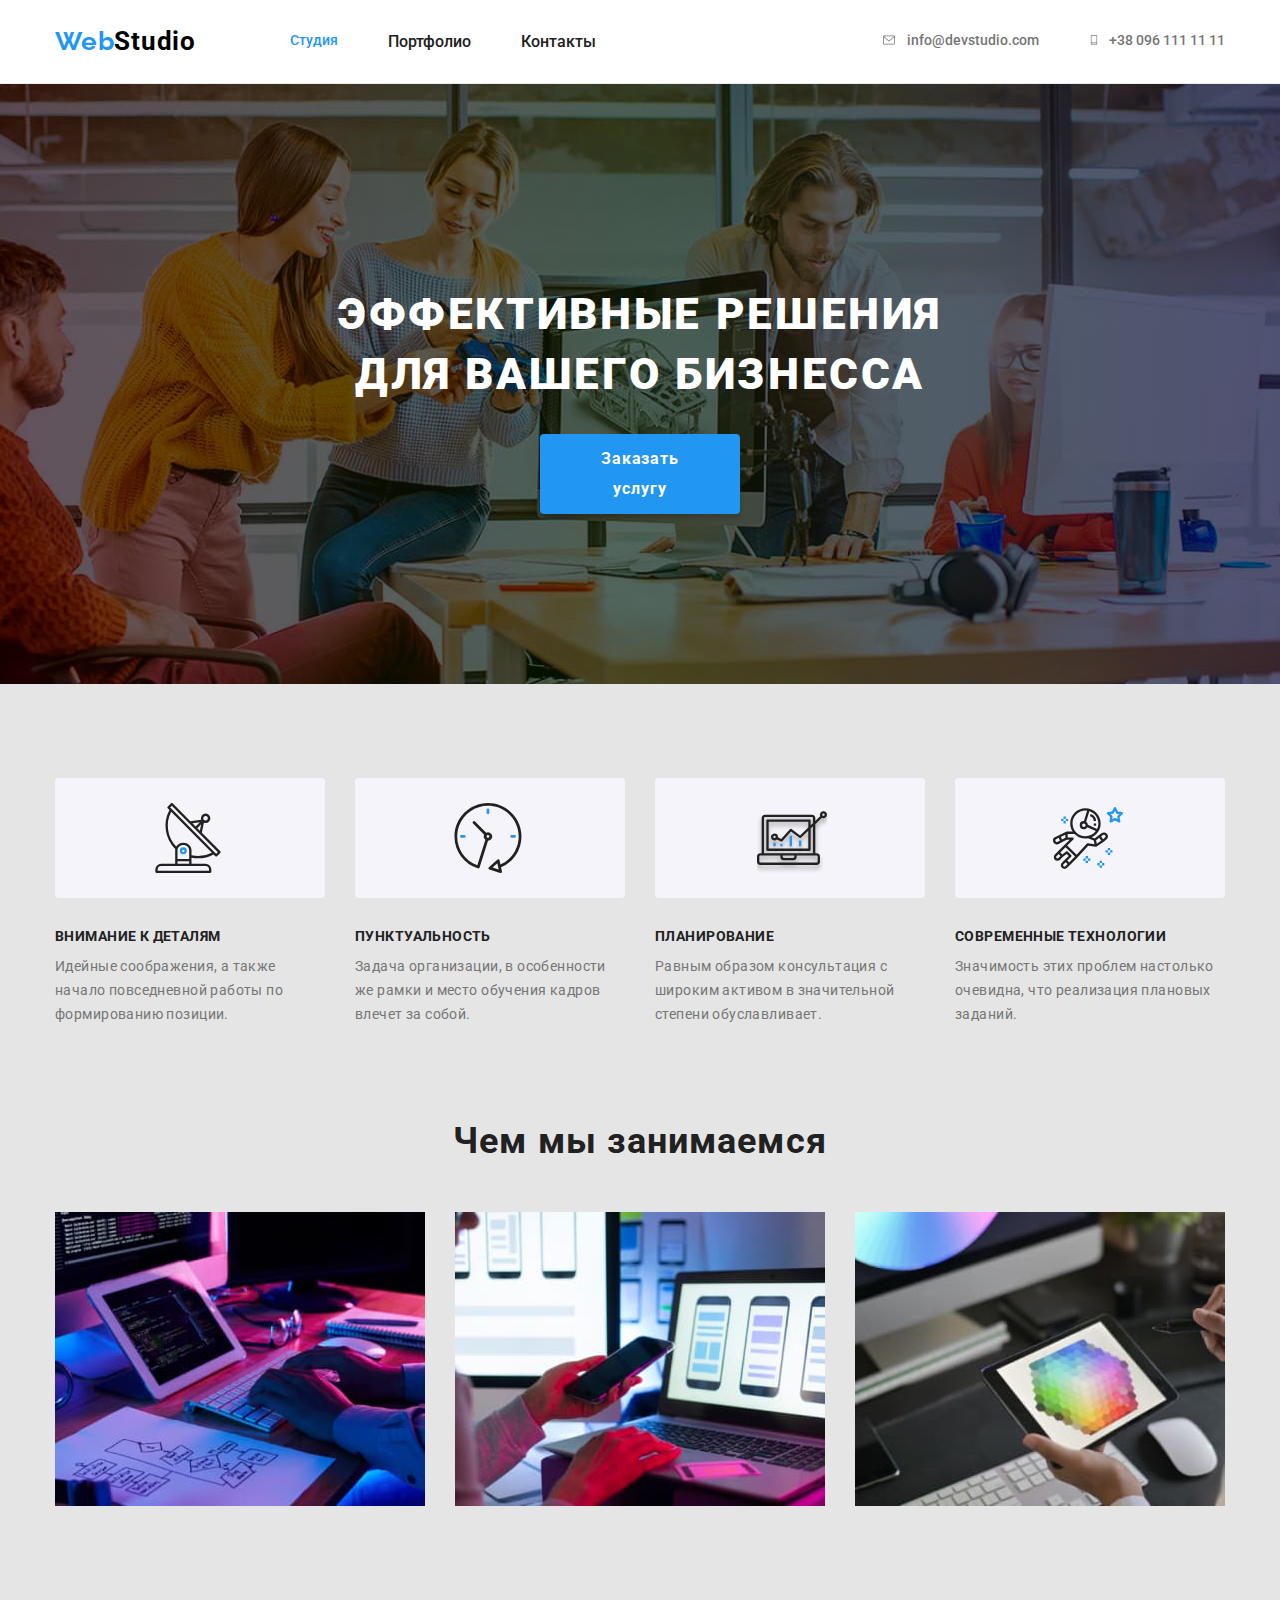
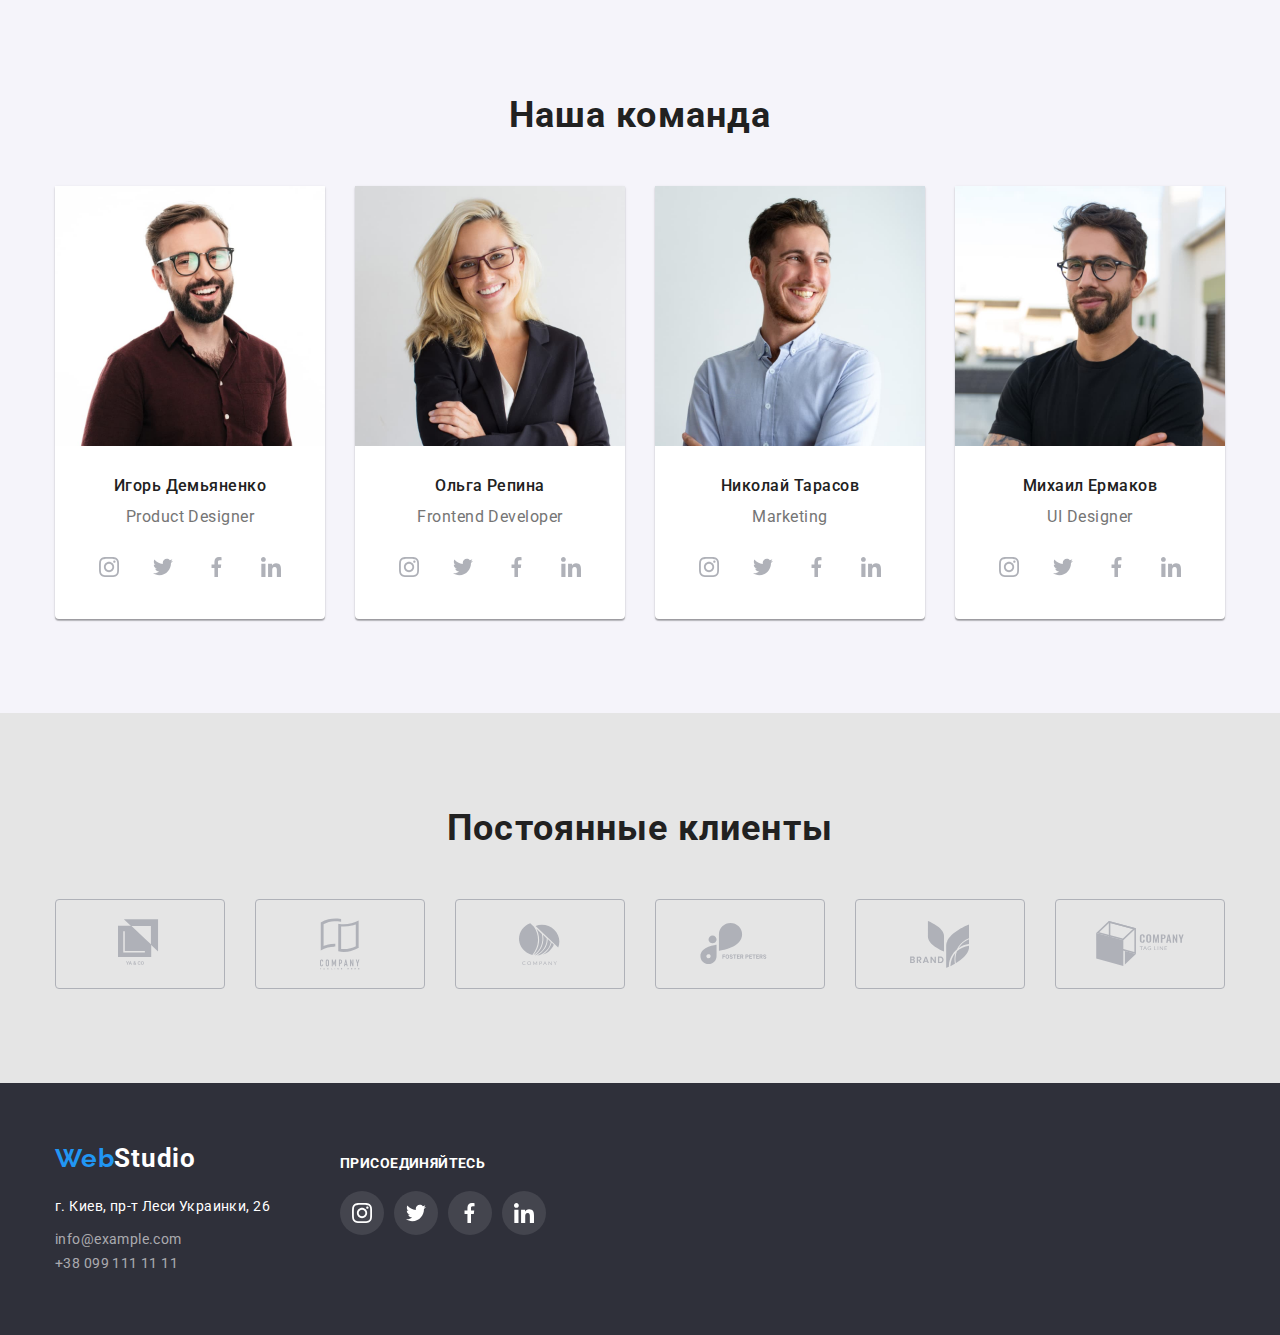
==== commit f9c80e7f: "Сделано ДЗ" ====
--- a/index.html
+++ b/index.html
@@ -43,13 +43,13 @@
 
             <ul class="main-contacts">
                 <li>
-                    <a href="mailto:info@devstudio.com"><svg class="envelope">
+                    <a href="mailto:info@devstudio.com"><svg class="envelope" width="16" height="12">
                         <use href="./images/symbol-social.svg#icon-envelope"></use>
                     </svg>info@devstudio.com</a>
                 </li>
 
                 <li>
-                    <a href="tel:+380961111111"><svg class="phone">
+                    <a href="tel:+380961111111"><svg class="phone" width="10" height= "16">
                         <use class="phone" href="./images/symbol-social.svg#icon-smartphone"></use>
                     </svg>+38 096 111 11 11</a>
                 </li>
@@ -125,28 +125,28 @@
                         <nav>
                             <ul class="connect-list">
                                 <li class=" team-link">
-                                    <a href="#"><svg class="social-icon">
+                                    <a href="#"><svg class="social-icon" width="20" height="20">
                                             <use href="./images/symbol-social.svg#icon-instagram"></use>
                                         </svg>
                                     </a>
                                 </li>
                                 <li class=" team-link">
                                     <a href="#">
-                                        <svg class="social-icon">
+                                        <svg class="social-icon" width="20" height="20">
                                             <use href="./images/symbol-social.svg#icon-twitter"></use>
                                         </svg>
                                     </a>
                                 </li>
                                 <li class=" team-link">
                                     <a href="#">
-                                        <svg class="social-icon">
+                                        <svg class="social-icon" width="20" height="20">
                                             <use href="./images/symbol-social.svg#icon-fb"></use>
                                         </svg>
                                     </a>
                                 </li>
                                 <li class=" team-link">
                                     <a href="#">
-                                        <svg class="social-icon">
+                                        <svg class="social-icon" width="20" height="20">
                                             <use href="./images/symbol-social.svg#icon-linkedin"></use>
                                         </svg>
                                     </a>
@@ -161,28 +161,28 @@
                         <nav>
                             <ul class="connect-list">
                                 <li class="team-link">
-                                    <a href="#"><svg class="social-icon">
+                                    <a href="#"><svg class="social-icon" width="20" height="20">
                                             <use href="./images/symbol-social.svg#icon-instagram"></use>
                                         </svg>
                                     </a>
                                 </li>
                                 <li class="team-link">
                                     <a href="#">
-                                        <svg class="social-icon">
+                                        <svg class="social-icon" width="20" height="20">
                                             <use href="./images/symbol-social.svg#icon-twitter"></use>
                                         </svg>
                                     </a>
                                 </li>
                                 <li class="team-link">
                                     <a href="#">
-                                        <svg class="social-icon">
+                                        <svg class="social-icon" width="20" height="20">
                                             <use href="./images/symbol-social.svg#icon-fb"></use>
                                         </svg>
                                     </a>
                                 </li>
                                 <li class="team-link">
                                     <a href="#">
-                                        <svg class="social-icon">
+                                        <svg class="social-icon" width="20" height="20">
                                             <use href="./images/symbol-social.svg#icon-linkedin"></use>
                                         </svg>
                                     </a>
@@ -197,28 +197,28 @@
                     <nav>
                         <ul class="connect-list">
                             <li class="team-link">
-                                <a href="#"><svg class="social-icon">
+                                <a href="#"><svg class="social-icon" width="20" height="20">
                                         <use href="./images/symbol-social.svg#icon-instagram"></use>
                                     </svg>
                                 </a>
                             </li>
                             <li class="team-link">
                                 <a href="#">
-                                    <svg class="social-icon">
+                                    <svg class="social-icon" width="20" height="20">
                                         <use href="./images/symbol-social.svg#icon-twitter"></use>
                                     </svg>
                                 </a>
                             </li>
                             <li class="team-link">
                                 <a href="#">
-                                    <svg class="social-icon">
+                                    <svg class="social-icon" width="20" height="20">
                                         <use href="./images/symbol-social.svg#icon-fb"></use>
                                     </svg>
                                 </a>
                             </li>
                             <li class="team-link">
                                 <a href="#">
-                                    <svg class="social-icon">
+                                    <svg class="social-icon" width="20" height="20">
                                         <use href="./images/symbol-social.svg#icon-linkedin"></use>
                                     </svg>
                                 </a>
@@ -233,28 +233,28 @@
                     <nav>
                         <ul class="connect-list">
                             <li class="team-link">
-                                <a href="#"><svg class="social-icon">
+                                <a href="#"><svg class="social-icon" width="20" height="20">
                                         <use href="./images/symbol-social.svg#icon-instagram"></use>
                                     </svg>
                                 </a>
                             </li>
                             <li class="team-link">
                                 <a href="#">
-                                    <svg class="social-icon">
+                                    <svg class="social-icon" width="20" height="20">
                                         <use href="./images/symbol-social.svg#icon-twitter"></use>
                                     </svg>
                                 </a>
                             </li>
                             <li class="team-link">
                                 <a href="#">
-                                    <svg class="social-icon">
+                                    <svg class="social-icon" width="20" height="20">
                                         <use href="./images/symbol-social.svg#icon-fb"></use>
                                     </svg>
                                 </a>
                             </li>
                             <li class="team-link">
                                 <a href="#">
-                                    <svg class="social-icon">
+                                    <svg class="social-icon" width="20" height="20">
                                         <use href="./images/symbol-social.svg#icon-linkedin"></use>
                                     </svg>
                                 </a>
@@ -271,12 +271,12 @@
                 <h2 class="title-support">Постоянные клиенты</h2>
                 <nav>
                 <ul class="partners">
-                <li class="list-partners"><a href="#"><svg class="icon first-company"><use class="icon first-company" href="./images/symbol-partners.svg#icon-co"></use></svg></a></li>
-                <li class="list-partners"><a href="#"><svg class="icon second-company"><use class="icon second-company" href="./images/symbol-partners.svg#icon-company-second"></use></svg></a></li>
-                <li class="list-partners"><a href="#"><svg class="icon third-company"><use class="icon third-company" href="./images/symbol-partners.svg#icon-company-third"></use></svg></a></li>
-                <li class="list-partners"><a href="#"><svg class="icon fourth-company"><use class="icon fourth-company" href="./images/symbol-partners.svg#icon-foster"></use></svg></a></li>
-                <li class="list-partners"><a href="#"><svg class="icon fiveth-company"><use class="icon fiveth-company" href="./images/symbol-partners.svg#icon-brand"></use></svg></a></li>
-                <li class="list-partners"><a href="#"><svg class="icon sixth-company"><use class="icon sixth-company" href="./images/symbol-partners.svg#icon-company-sixth"></use></svg></a></li>
+                <li class="list-partners"><a href="#"><svg width="44.27" height="49.23"><use href="./images/symbol-partners.svg#icon-co"></use></svg></a></li>
+                <li class="list-partners"><a href="#"><svg width="40" height="52"><use href="./images/symbol-partners.svg#icon-company-second"></use></svg></a></li>
+                <li class="list-partners"><a href="#"><svg width="41" height="42.6"><use  href="./images/symbol-partners.svg#icon-company-third"></use></svg></a></li>
+                <li class="list-partners"><a href="#"><svg width="79.66" height="42.02"><use  href="./images/symbol-partners.svg#icon-foster"></use></svg></a></li>
+                <li class="list-partners"><a href="#"><svg width="59" height="47"><use  href="./images/symbol-partners.svg#icon-brand"></use></svg></a></li>
+                <li class="list-partners"><a href="#"><svg width="88.48" height="45.44"><use  href="./images/symbol-partners.svg#icon-company-sixth"></use></svg></a></li>
                 </ul>
                 </nav>
             </div>
@@ -308,28 +308,28 @@
                 <nav>
                 <ul class="connect-list">
                     <li class="connect-link">
-                        <a href="#"><svg>
+                        <a href="#"><svg width="20" height="20">
                             <use href="./images/symbol-social.svg#icon-instagram"></use>
                         </svg>
                         </a>
                     </li>
                     <li class="connect-link">
                         <a href="#">
-                        <svg>
+                        <svg width="20" height="20">
                             <use href="./images/symbol-social.svg#icon-twitter"></use>
                         </svg>
                         </a>
                     </li>
                     <li class="connect-link">
                         <a href="#">
-                        <svg>
+                        <svg width="20" height="20">
                             <use href="./images/symbol-social.svg#icon-fb"></use>
                         </svg>
                         </a>
                     </li>
                     <li class="connect-link">
                         <a href="#">
-                        <svg>
+                        <svg width="20" height="20">
                             <use href="./images/symbol-social.svg#icon-linkedin"></use>
                         </svg>
                         </a>
--- a/css/styles.css
+++ b/css/styles.css
@@ -150,17 +150,13 @@
 }
 
 .envelope {
-  width: 16px;
-  height: 12px;
   margin-right: 10px;
-  fill: #757575;
+  fill: currentColor;
 }
 
 .phone {
-  width: 10px;
-  height: 16px;
   margin-right: 10px;
-  fill: #757575;
+  fill: currentColor;
 }
 
 .envelope:hover, .envelope:focus, .phone:hover, .phone:focus {
@@ -398,22 +394,20 @@
 }
 
 .team-link {
-  width: 44px;
+  width: calc( (100% - 30px) / 4);
   height: 44px;
   border-radius: 50%;
   background: inherit;
 }
 
 .social-icon {
-  fill: #AFB1B8;
-  width: 20px;
-  height: 20px;
+  fill: currentColor;
 }
 
 .team-link a {
   display: block;
   padding: 12px;
-  height: 100%;
+  color: #AFB1B8;
 }
 
 .team-link:not(:last-child) {
@@ -425,8 +419,8 @@
   background-color: var(--hover-color);
 }
 
-.team-link:hover .social-icon {
-  fill: #ffffff;
+.team-link a:hover {
+  color: #ffffff;
 }
 
 
@@ -453,7 +447,7 @@
 }
 
 .list-partners {
-  width: 170px;
+  width: calc( (100% - 150px) / 6);
   height: 90px;
   border: 1px solid #AFB1B8;
   border-radius: 4px;
@@ -464,55 +458,24 @@
 }
 
 .list-partners a{
-  display: block;
+  display: flex;
+  justify-content: center;
+  align-items: center;
   height: 100%;
-  padding: 20px 60px;
-}
-
-.first-company {
-  width: 45px;
-  height: 49px; 
-}
-
-.second-company {
-  width: 40px;
-  height: 52px; 
-}
-
-.third-company {
-  width: 41px;
-  height: 43px;
-}
-
-.fourth-company {
-  width: 80px;
-  height: 42px;
-}
-
-.fiveth-company {
-  width: 59px;
-  height: 47px;
-}
-
-.sixth-company {
-  width: 89px;
-  height: 46px;
+
+  color: #AFB1B8
 }
 
 .list-partners svg {
-  fill: #AFB1B8;
-}
-
-.list-partners:hover, .list-partners:focus, .list-partners:active {
+  fill: currentColor;
+}
+
+.list-partners:hover, .list-partners:focus {
   border: 1px solid var(--hover-color);
 }
 
-.list-partners:hover .icon {
-  fill: var(--hover-color);
-}
-
-.list-partners:focus .icon {
-  fill: var(--hover-color);
+.list-partners a:hover, .list-partners a:focus {
+  color: var(--hover-color);
 }
 
 footer {
@@ -580,7 +543,7 @@
   margin-bottom: 20px;
 
   color: var(--common-color);
-  ont-style: normal;
+  font-style: normal;
   font-weight: bold;
   font-size: 14px;
   line-height: 16px;
@@ -589,21 +552,19 @@
 }
 
 .connect-link {
-  width: 44px;
+  width: calc( (100% - 30px) / 4);
   height: 44px;
+
   background: rgba(255, 255, 255, 0.1);
   border-radius: 50%;
 }
 
 .connect-link a {
   display: block;
-  height: 100%;
   padding: 12px;
 }
 
 .connect-link svg {
-  width: 20px;
-  height: 20px;
   fill: var(--common-color);
 }
 
@@ -631,7 +592,7 @@
 .services {
   width: var(--common-width);
   margin: 0px auto;
-  padding-top: var(--section-margin);
+  padding-top: var(--section-padding);
   padding-bottom: var(--section-padding);
 }
 
@@ -713,11 +674,11 @@
   text-align: left;
   letter-spacing: 0.03em;
 }
-/*
+
 .work-examples:hover, .work-examples:focus {
   cursor: pointer;
-  box-shadow: 1px rgba(238,238,238,1);
-}*/
+  box-shadow: 0px 1px 1px rgba(0, 0, 0, 0.12), 0px 4px 4px rgba(0, 0, 0, 0.06), 1px 4px 6px rgba(0, 0, 0, 0.16);
+}
 
 .content-examples{
   margin: 20px 24px;
